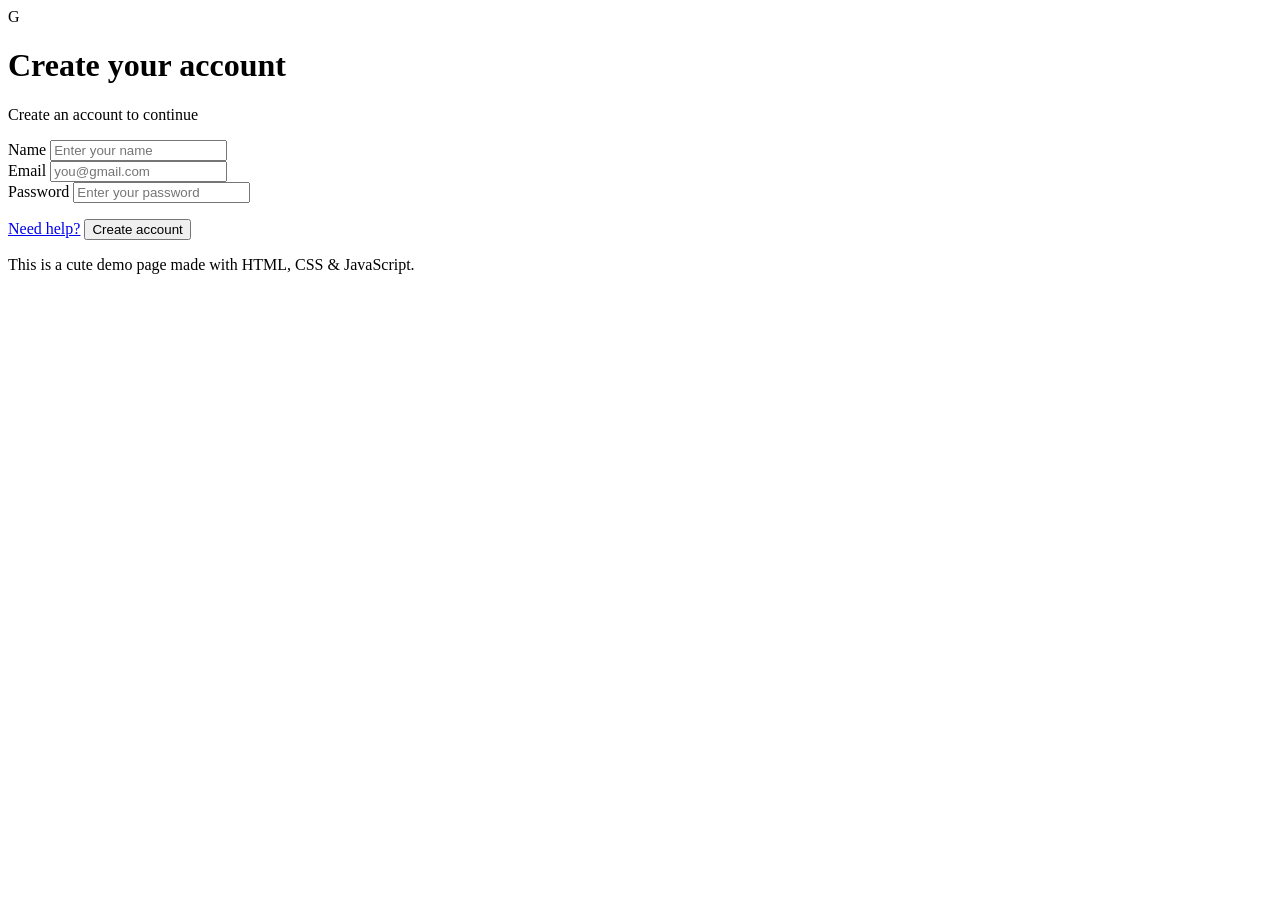
==== index.html @ 779aa2bb "Add files via upload" ====
<!DOCTYPE html>
<html lang="en">
<head>
  <meta charset="UTF-8">
  <meta name="viewport" content="width=device-width, initial-scale=1.0">
  <title>Create Account | Love</title>
  <link rel="stylesheet" href="css/login.css">
</head>
<body>
  <div class="login-page">
    <div class="login-card">
      <div class="logo">G</div>
      <h1>Create your account</h1>
      <p class="subtitle">Create an account to continue</p>

      <form id="loginForm">
        <div class="input-group">
          <label for="name">Name</label>
          <input id="name" type="text" placeholder="Enter your name" required>
        </div>

        <div class="input-group">
          <label for="email">Email</label>
          <input id="email" type="email" placeholder="you@gmail.com" required>
        </div>

        <div class="input-group">
          <label for="password">Password</label>
          <input id="password" type="password" placeholder="Enter your password" minlength="4" required>
        </div>

        <p id="errorMessage" class="error"></p>

        <div class="actions">
          <a href="#" id="helpLink">Need help?</a>
          <button type="submit">Create account</button>
        </div>
      </form>
    </div>

    <p class="footer-text">This is a cute demo page made with HTML, CSS & JavaScript.</p>
  </div>

  <script src="js/login.js"></script>
</body>
</html>
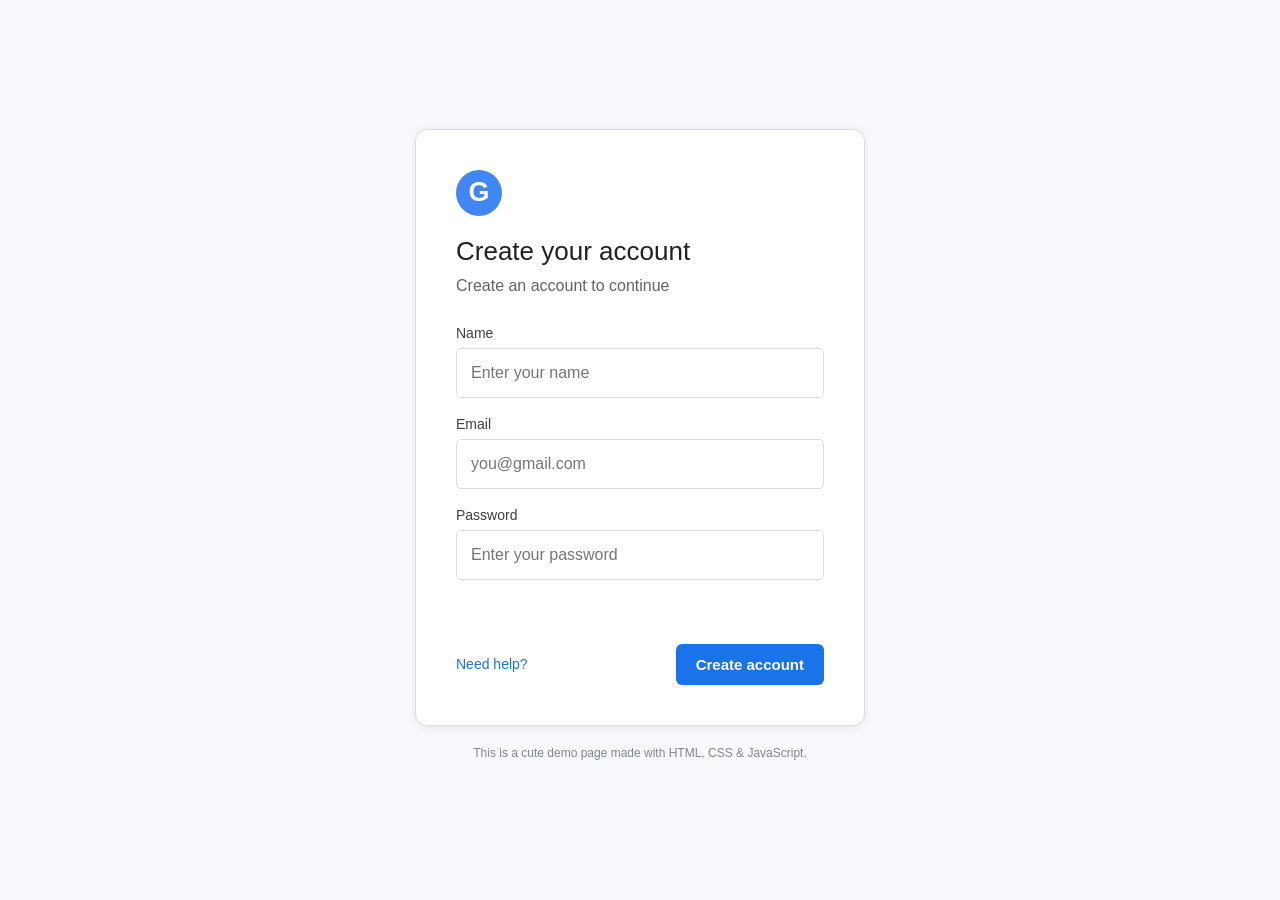
==== commit b611ddfe: "Add files via upload" ====
--- a/index.html
+++ b/index.html
@@ -3,44 +3,93 @@
 <head>
   <meta charset="UTF-8">
   <meta name="viewport" content="width=device-width, initial-scale=1.0">
+
   <title>Create Account | Love</title>
-  <link rel="stylesheet" href="css/login.css">
+
+  <link rel="stylesheet" href="login.css">
 </head>
+
 <body>
+
   <div class="login-page">
+
     <div class="login-card">
+
       <div class="logo">G</div>
+
       <h1>Create your account</h1>
-      <p class="subtitle">Create an account to continue</p>
+
+      <p class="subtitle">
+        Create an account to continue
+      </p>
 
       <form id="loginForm">
+
         <div class="input-group">
           <label for="name">Name</label>
-          <input id="name" type="text" placeholder="Enter your name" required>
+
+          <input
+            id="name"
+            type="text"
+            placeholder="Enter your name"
+            required
+          >
         </div>
+
 
         <div class="input-group">
           <label for="email">Email</label>
-          <input id="email" type="email" placeholder="you@gmail.com" required>
+
+          <input
+            id="email"
+            type="email"
+            placeholder="you@gmail.com"
+            required
+          >
         </div>
+
 
         <div class="input-group">
           <label for="password">Password</label>
-          <input id="password" type="password" placeholder="Enter your password" minlength="4" required>
+
+          <input
+            id="password"
+            type="password"
+            placeholder="Enter your password"
+            minlength="4"
+            required
+          >
         </div>
+
 
         <p id="errorMessage" class="error"></p>
 
+
         <div class="actions">
-          <a href="#" id="helpLink">Need help?</a>
-          <button type="submit">Create account</button>
+
+          <a href="#" id="helpLink">
+            Need help?
+          </a>
+
+          <button type="submit">
+            Create account
+          </button>
+
         </div>
+
       </form>
+
     </div>
 
-    <p class="footer-text">This is a cute demo page made with HTML, CSS & JavaScript.</p>
+
+    <p class="footer-text">
+      This is a cute demo page made with HTML, CSS & JavaScript.
+    </p>
+
   </div>
 
-  <script src="js/login.js"></script>
+
+  <script src="login.js"></script>
+
 </body>
 </html>
--- a/login.css
+++ b/login.css
@@ -0,0 +1,128 @@
+* {
+  box-sizing: border-box;
+}
+
+body {
+  margin: 0;
+  min-height: 100vh;
+  font-family: Arial, Helvetica, sans-serif;
+  background: #f7f9fc;
+  color: #202124;
+}
+
+.login-page {
+  min-height: 100vh;
+  display: flex;
+  flex-direction: column;
+  justify-content: center;
+  align-items: center;
+  padding: 24px;
+}
+
+.login-card {
+  width: min(450px, 100%);
+  background: #fff;
+  border: 1px solid #dadce0;
+  border-radius: 12px;
+  padding: 40px;
+  box-shadow: 0 2px 8px rgba(0,0,0,.08);
+}
+
+.logo {
+  width: 46px;
+  height: 46px;
+  display: grid;
+  place-items: center;
+  border-radius: 50%;
+  background: #4285f4;
+  color: white;
+  font-size: 27px;
+  font-weight: 700;
+  margin-bottom: 20px;
+}
+
+h1 {
+  font-size: 26px;
+  font-weight: 400;
+  margin: 0 0 10px;
+}
+
+.subtitle {
+  color: #5f6368;
+  margin: 0 0 30px;
+}
+
+.input-group {
+  margin-bottom: 18px;
+}
+
+label {
+  display: block;
+  font-size: 14px;
+  margin-bottom: 7px;
+  color: #3c4043;
+}
+
+input {
+  width: 100%;
+  height: 50px;
+  padding: 0 14px;
+  border: 1px solid #dadce0;
+  border-radius: 5px;
+  font-size: 16px;
+  outline: none;
+  transition: .2s;
+}
+
+input:focus {
+  border: 2px solid #4285f4;
+}
+
+.actions {
+  margin-top: 28px;
+  display: flex;
+  justify-content: space-between;
+  align-items: center;
+}
+
+.actions a {
+  color: #1a73e8;
+  text-decoration: none;
+  font-size: 14px;
+}
+
+.actions button,
+button {
+  border: 0;
+  border-radius: 6px;
+  padding: 12px 20px;
+  background: #1a73e8;
+  color: white;
+  font-size: 15px;
+  font-weight: 600;
+  cursor: pointer;
+}
+
+.actions button:hover {
+  background: #1769d1;
+}
+
+.error {
+  min-height: 18px;
+  color: #d93025;
+  font-size: 13px;
+  margin: 4px 0 0;
+}
+
+.footer-text {
+  color: #80868b;
+  font-size: 12px;
+  margin-top: 20px;
+  text-align: center;
+}
+
+@media (max-width: 520px) {
+  .login-card {
+    padding: 28px 22px;
+  }
+}
